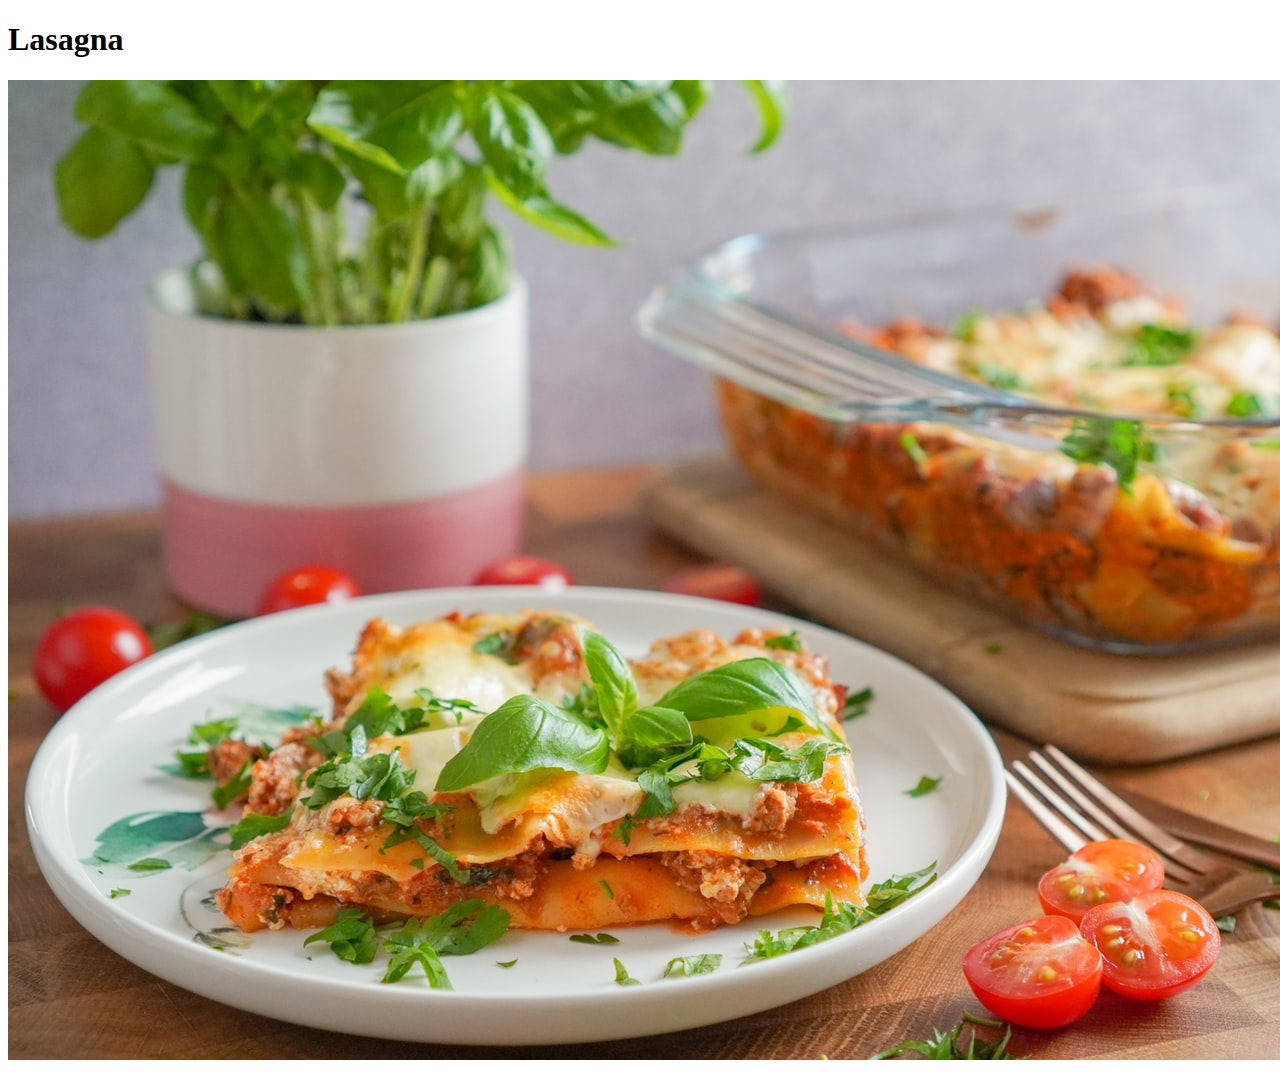
==== recipes/lasagna.html @ 007fe2dd "add image of lasagna to lasagna recipe" ====
<!DOCTYPE html>
<html lang="en">
<head>
    <meta charset="UTF-8">
    <meta http-equiv="X-UA-Compatible" content="IE=edge">
    <meta name="viewport" content="width=device-width, initial-scale=1.0">
    <title>Document</title>
</head>
<body>
    <h1>Lasagna</h1>
    <img src="recipe-pics/lasagna.jpeg" alt="lasagna on plate">
</body>
</html>
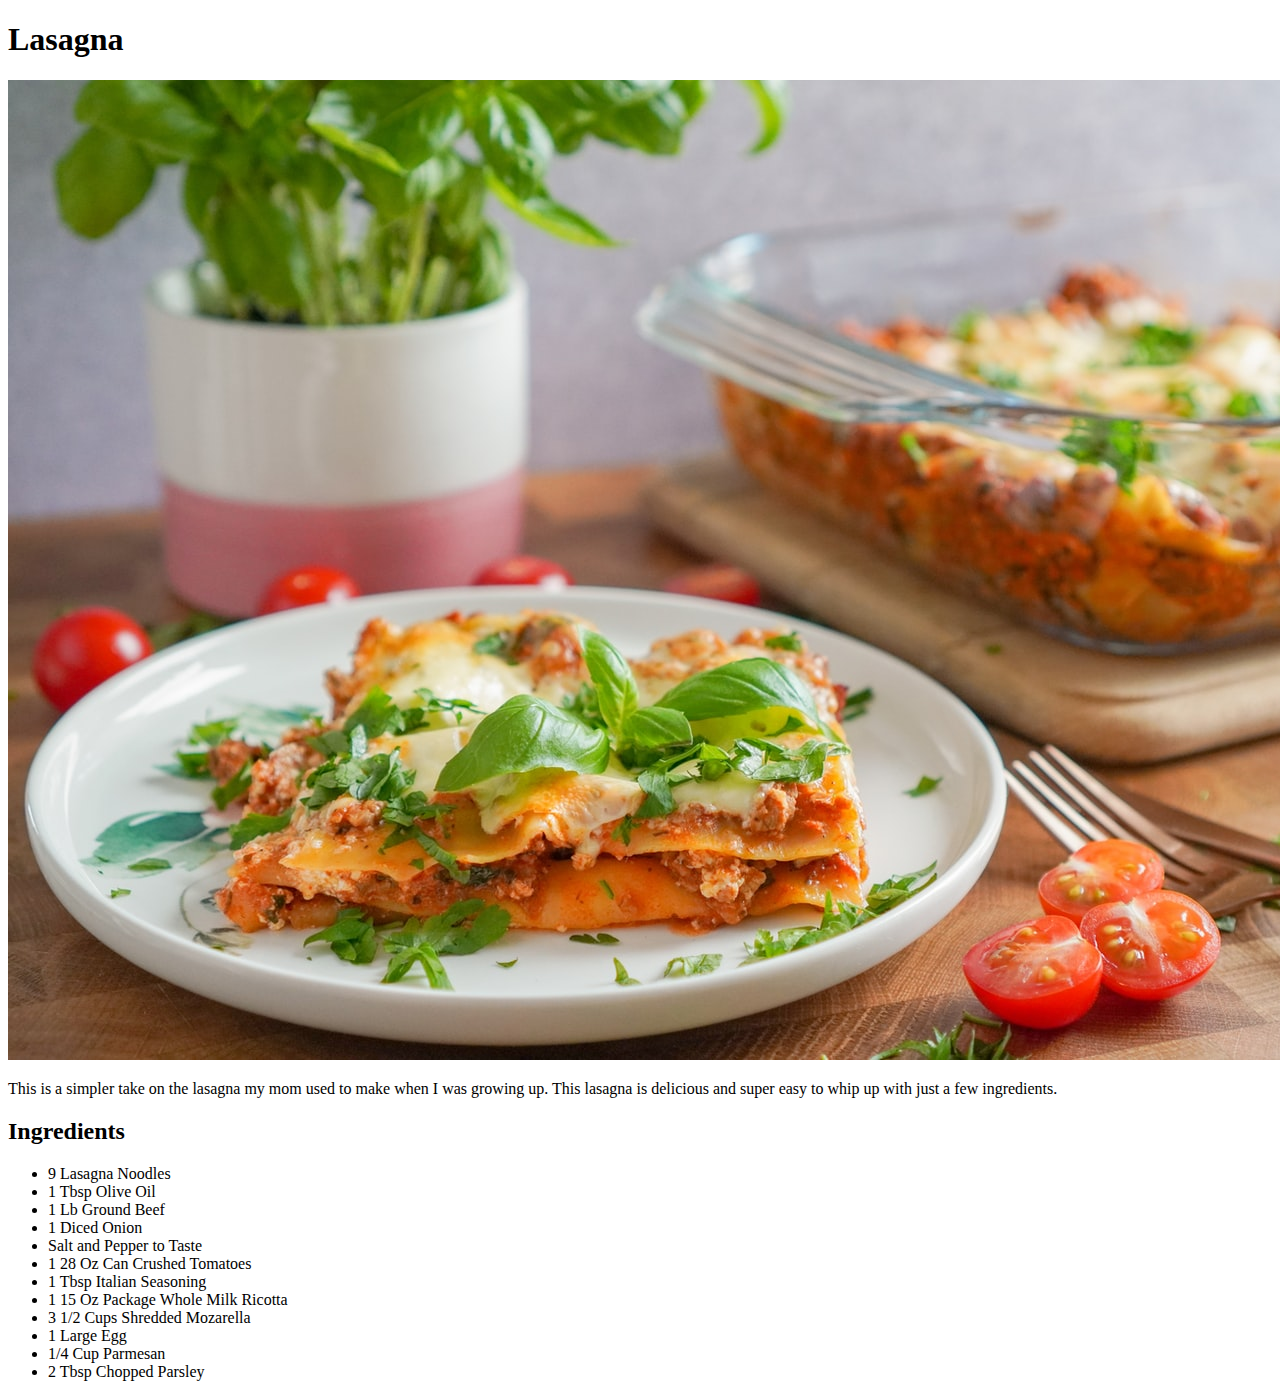
==== commit a10b9d83: "add ingredients to lasagna recipe" ====
--- a/recipes/lasagna.html
+++ b/recipes/lasagna.html
@@ -1,13 +1,33 @@
 <!DOCTYPE html>
 <html lang="en">
+
 <head>
     <meta charset="UTF-8">
     <meta http-equiv="X-UA-Compatible" content="IE=edge">
     <meta name="viewport" content="width=device-width, initial-scale=1.0">
     <title>Document</title>
 </head>
+
 <body>
     <h1>Lasagna</h1>
     <img src="recipe-pics/lasagna.jpeg" alt="lasagna on plate">
+    <p>This is a simpler take on the lasagna my mom used to make when I was growing up. This lasagna is delicious and
+        super easy to whip up with just a few ingredients.</p>
+    <h2>Ingredients</h2>
+    <ul>
+        <li>9 Lasagna Noodles</li>
+        <li>1 Tbsp Olive Oil</li>
+        <li>1 Lb Ground Beef</li>
+        <li>1 Diced Onion</li>
+        <li>Salt and Pepper to Taste</li>
+        <li>1 28 Oz Can Crushed Tomatoes</li>
+        <li>1 Tbsp Italian Seasoning</li>
+        <li>1 15 Oz Package Whole Milk Ricotta</li>
+        <li>3 1/2 Cups Shredded Mozarella</li>
+        <li>1 Large Egg</li>
+        <li>1/4 Cup Parmesan</li>
+        <li>2 Tbsp Chopped Parsley</li>
+    </ul>
 </body>
+
 </html>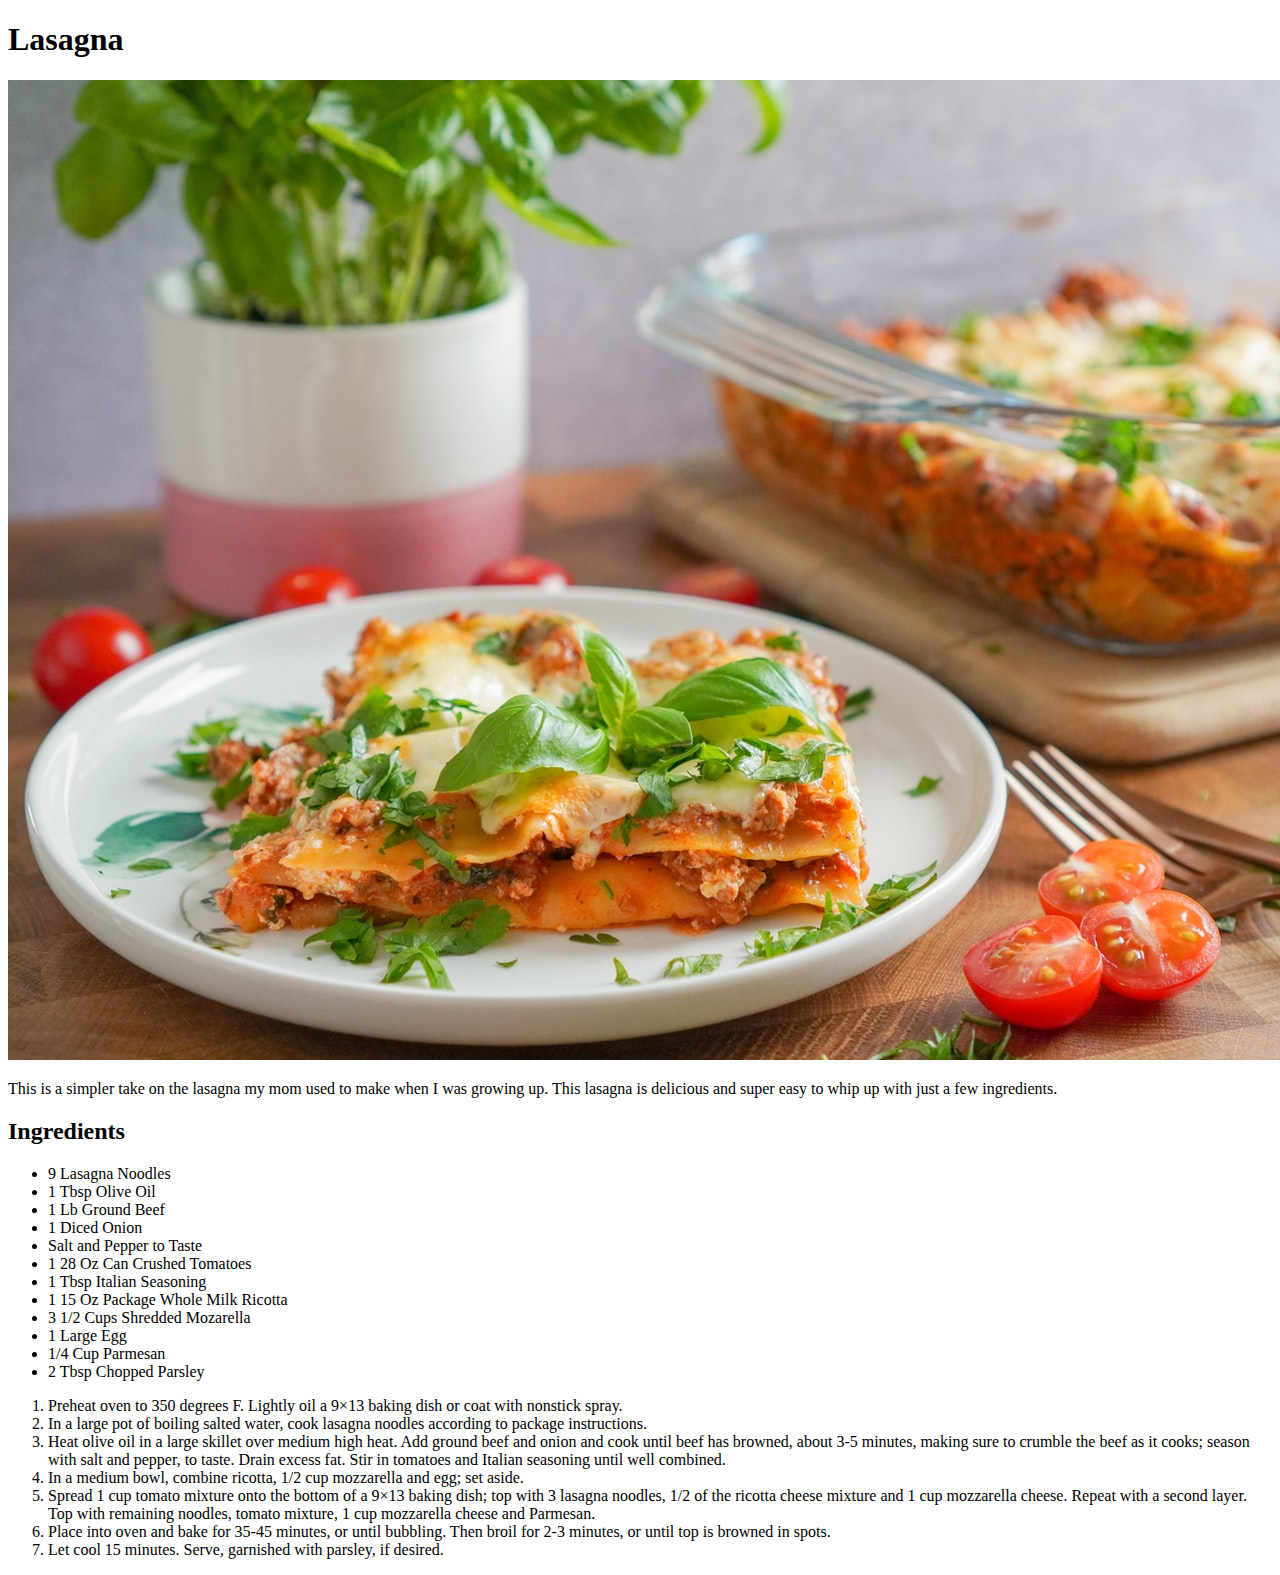
==== commit d460d7dc: "add steps to lasagna recipe" ====
--- a/recipes/lasagna.html
+++ b/recipes/lasagna.html
@@ -28,6 +28,20 @@
         <li>1/4 Cup Parmesan</li>
         <li>2 Tbsp Chopped Parsley</li>
     </ul>
+    <ol>
+        <li>Preheat oven to 350 degrees F. Lightly oil a 9×13 baking dish or coat with nonstick spray.</li>
+        <li>In a large pot of boiling salted water, cook lasagna noodles according to package instructions.</li>
+        <li>Heat olive oil in a large skillet over medium high heat. Add ground beef and onion and cook until beef has
+            browned, about 3-5 minutes, making sure to crumble the beef as it cooks; season with salt and pepper, to
+            taste. Drain excess fat. Stir in tomatoes and Italian seasoning until well combined.</li>
+        <li>In a medium bowl, combine ricotta, 1/2 cup mozzarella and egg; set aside.</li>
+        <li>Spread 1 cup tomato mixture onto the bottom of a 9×13 baking dish; top with 3 lasagna noodles, 1/2 of the
+            ricotta cheese mixture and 1 cup mozzarella cheese. Repeat with a second layer. Top with remaining noodles,
+            tomato mixture, 1 cup mozzarella cheese and Parmesan.</li>
+        <li>Place into oven and bake for 35-45 minutes, or until bubbling. Then broil for 2-3 minutes, or until top is
+            browned in spots.</li>
+        <li>Let cool 15 minutes. Serve, garnished with parsley, if desired.</li>
+    </ol>
 </body>
 
 </html>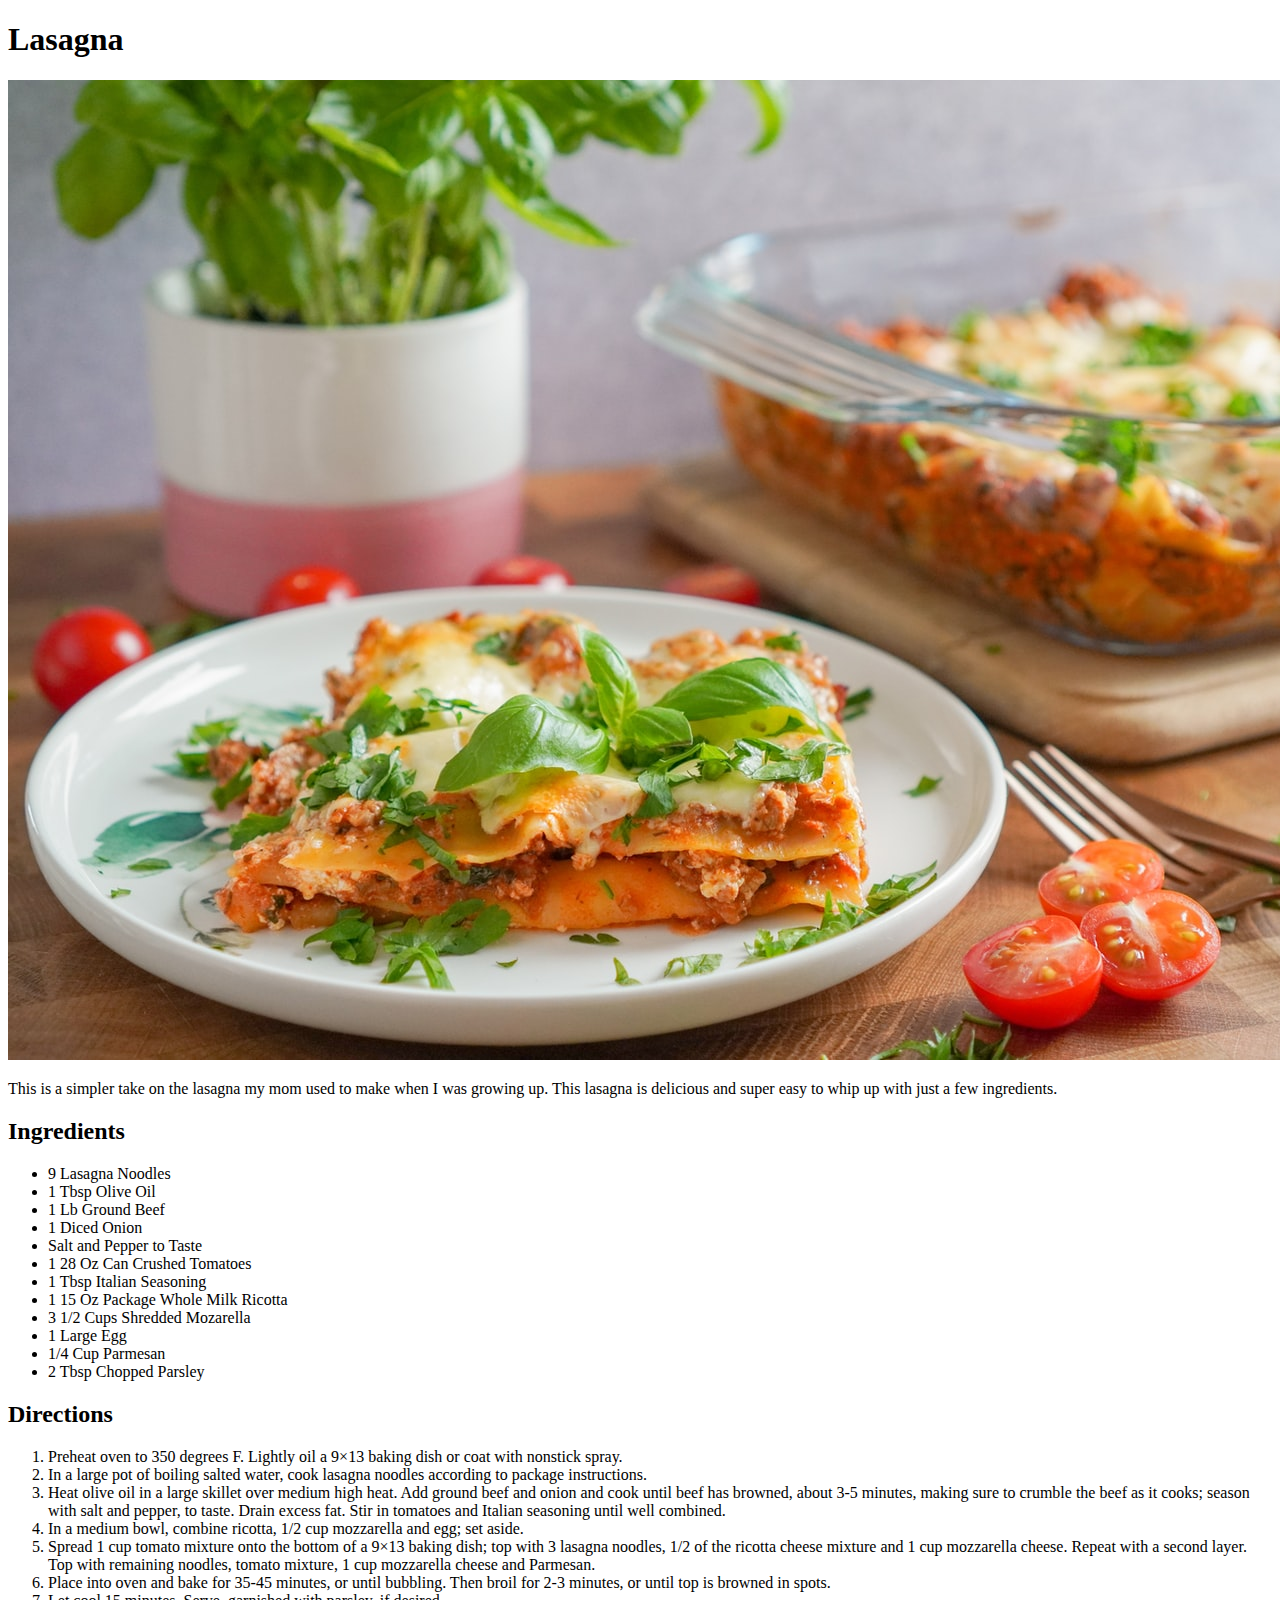
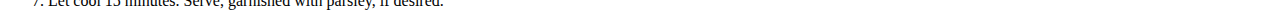
==== commit 6d30221a: "Add directions title to lasagna recipe" ====
--- a/recipes/lasagna.html
+++ b/recipes/lasagna.html
@@ -5,7 +5,7 @@
     <meta charset="UTF-8">
     <meta http-equiv="X-UA-Compatible" content="IE=edge">
     <meta name="viewport" content="width=device-width, initial-scale=1.0">
-    <title>Document</title>
+    <title>Lasagna</title>
 </head>
 
 <body>
@@ -28,6 +28,7 @@
         <li>1/4 Cup Parmesan</li>
         <li>2 Tbsp Chopped Parsley</li>
     </ul>
+    <h2>Directions</h2>
     <ol>
         <li>Preheat oven to 350 degrees F. Lightly oil a 9×13 baking dish or coat with nonstick spray.</li>
         <li>In a large pot of boiling salted water, cook lasagna noodles according to package instructions.</li>
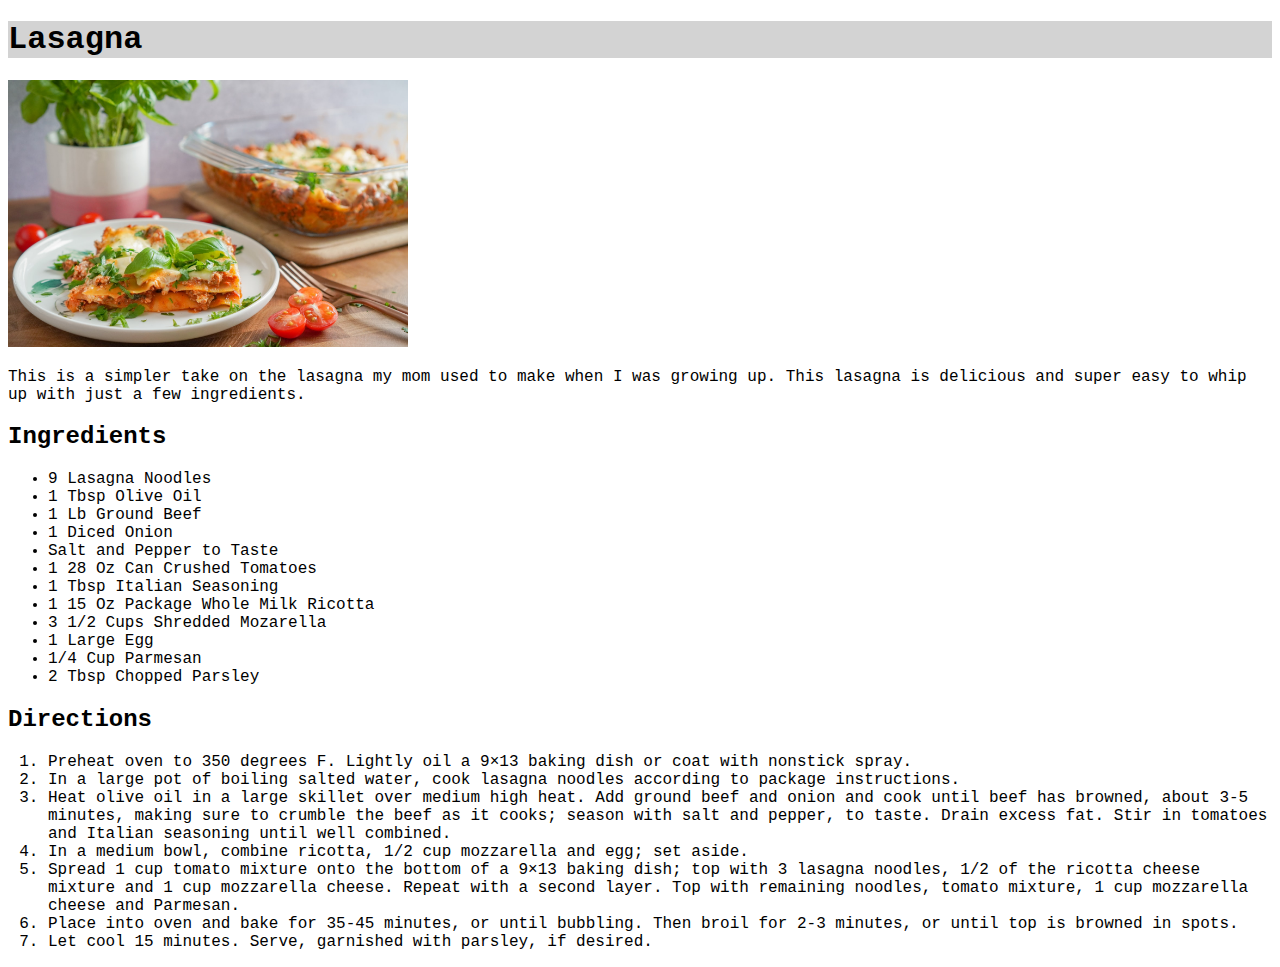
==== commit c2213116: "Add 'ingredients title' class" ====
--- a/recipes/lasagna.html
+++ b/recipes/lasagna.html
@@ -5,6 +5,7 @@
     <meta charset="UTF-8">
     <meta http-equiv="X-UA-Compatible" content="IE=edge">
     <meta name="viewport" content="width=device-width, initial-scale=1.0">
+    <link rel="stylesheet" href="../styles.css">
     <title>Lasagna</title>
 </head>
 
@@ -13,7 +14,7 @@
     <img src="recipe-pics/lasagna.jpeg" alt="lasagna on plate">
     <p>This is a simpler take on the lasagna my mom used to make when I was growing up. This lasagna is delicious and
         super easy to whip up with just a few ingredients.</p>
-    <h2>Ingredients</h2>
+    <h2 class="ingredients-title">Ingredients</h2>
     <ul>
         <li>9 Lasagna Noodles</li>
         <li>1 Tbsp Olive Oil</li>
--- a/styles.css
+++ b/styles.css
@@ -0,0 +1,12 @@
+* {
+font-family: 'Courier New', Courier, monospace;
+}
+
+h1{
+    background-color: lightgrey;
+}
+
+img{
+    height: auto;
+    width: 400px;
+}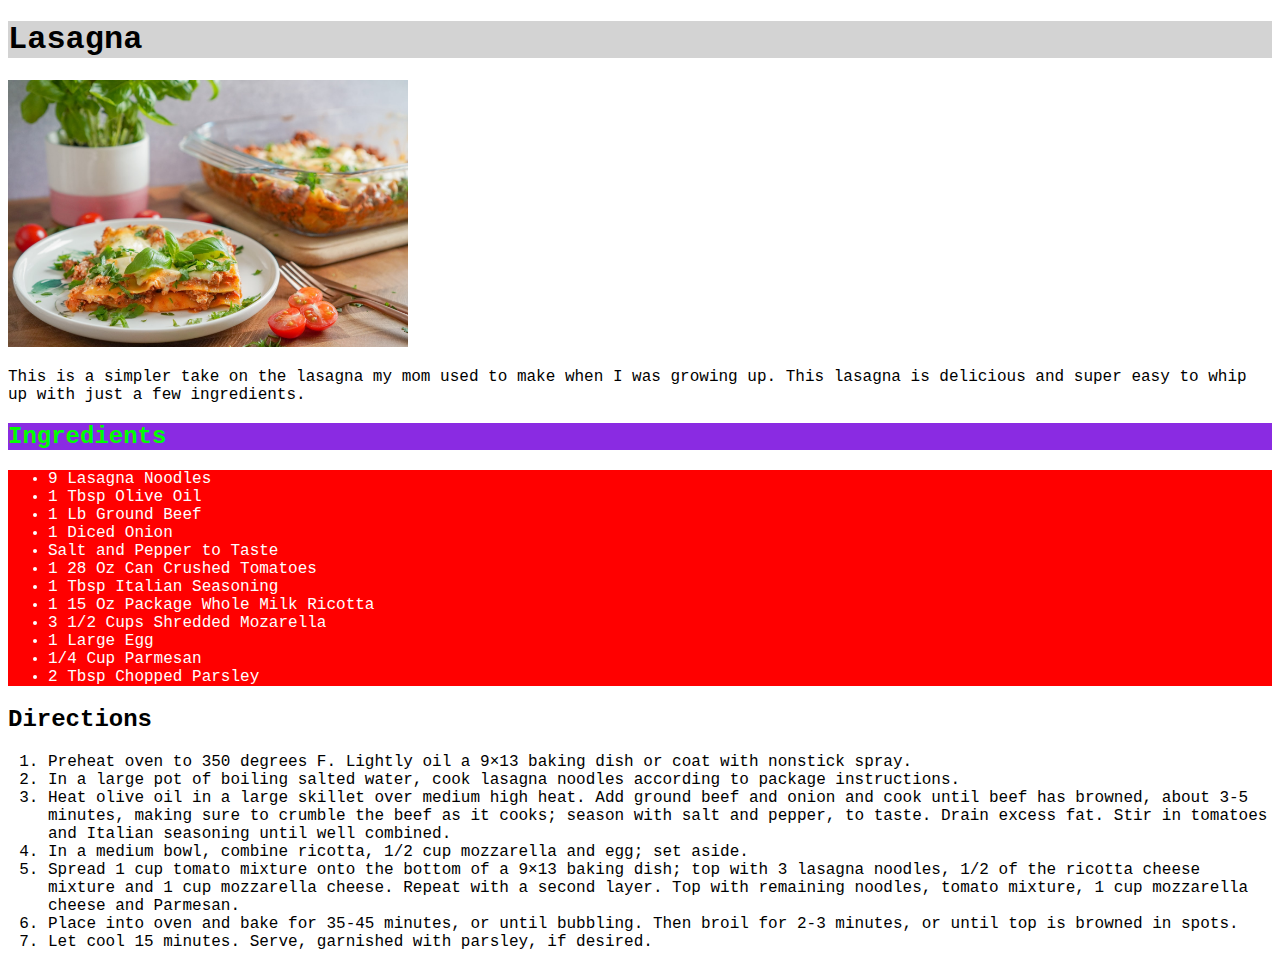
==== commit 29247dc6: "Create directions title class" ====
--- a/recipes/lasagna.html
+++ b/recipes/lasagna.html
@@ -29,7 +29,7 @@
         <li>1/4 Cup Parmesan</li>
         <li>2 Tbsp Chopped Parsley</li>
     </ul>
-    <h2>Directions</h2>
+    <h2 class="directions-title">Directions</h2>
     <ol>
         <li>Preheat oven to 350 degrees F. Lightly oil a 9×13 baking dish or coat with nonstick spray.</li>
         <li>In a large pot of boiling salted water, cook lasagna noodles according to package instructions.</li>
--- a/styles.css
+++ b/styles.css
@@ -9,4 +9,14 @@
 img{
     height: auto;
     width: 400px;
+}
+
+.ingredients-title{
+    color: lime;
+    background-color: blueviolet;
+}
+
+ul{
+    background-color: red;
+    color: white;
 }